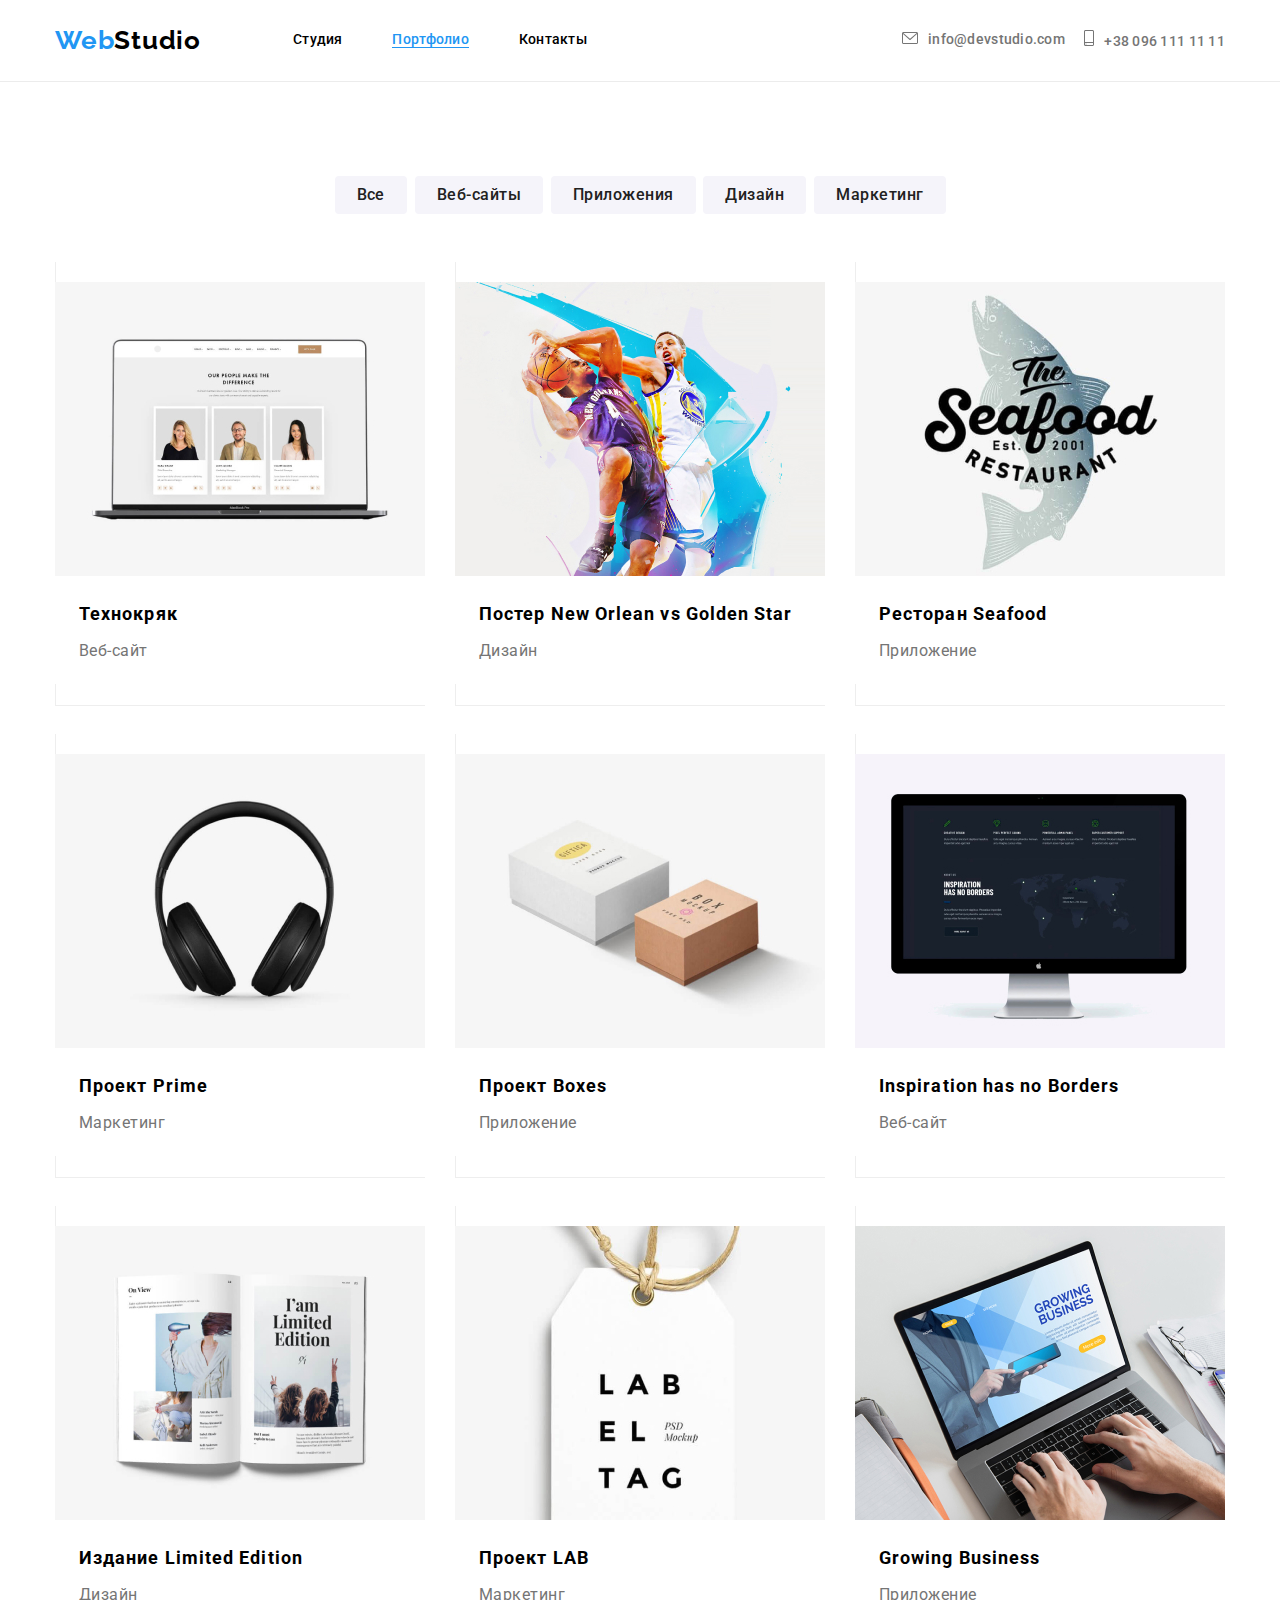
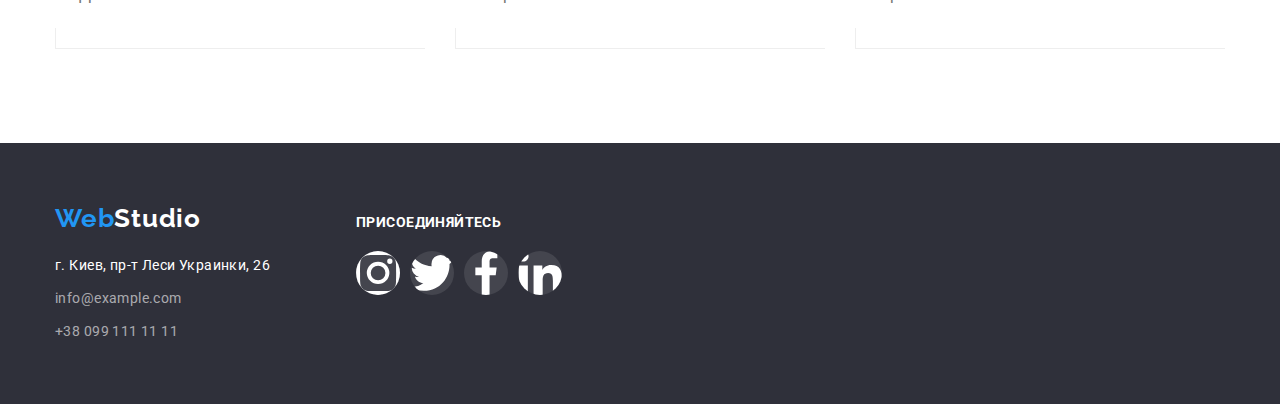
==== portfolio.html @ edee5d66 "ДЗ4 первая сдача на проверку" ====
<!DOCTYPE html>
<html lang="ru">
<head>
    <meta charset="UTF-8">
    <meta http-equiv="X-UA-Compatible" content="IE=edge">
    <meta name="viewport" content="width=device-width, initial-scale=1.0">
    <title>WebStudio</title>
    <link 
        href="https://fonts.googleapis.com/css2?family=Raleway:wght@700&family=Roboto:wght@400;500;700;900&display=swap"
        rel="stylesheet" />
    <link rel="stylesheet" href="https://cdnjs.cloudflare.com/ajax/libs/modern-normalize/1.1.0/modern-normalize.min.css">
    <link rel="stylesheet" href="css/styles.css"/>
</head>
<body>
    <!--шапка-->
    <header>
        <div class="container page-header">
            <nav>
                <a class="logo" href="./index.html">Web<span class="logo-accent">Studio</span></a>
                <ul class="header-nav">
                    <li><a href="./index.html">Студия</a></li>
                    <li><a href="./portfolio.html" current="page">Портфолио</a></li>
                    <li><a href="">Контакты</a></li>
                </ul>
            </nav>
            <ul class="header-contact">
                <li class="mail"><a href="mailto:info@devstudio.com">info@devstudio.com</a></li>
                <li class="tel"><a href="tel:+380961111111">+38 096 111 11 11</a></li>
            </ul>
        </div>
    </header>
    <main>
        <section class="portfolio">
            <div class="container">
                <!--фильтр-->
                <h1 class="portfolio-item">Наши работы</h1>
                <ul class="filter">
                    <li class="filter-button"><button type="button" class="button-port">Все</button></li>
                    <li class="filter-button"><button type="button" class="button-port">Веб-сайты</button></li>
                    <li class="filter-button"><button type="button" class="button-port">Приложения</button></li>
                    <li class="filter-button"><button type="button" class="button-port">Дизайн</button></li>
                    <li class="filter-button"><button type="button" class="button-port">Маркетинг</button></li>
                </ul>
                <!--список работ-->
                <ul class="work">
                    <li class="work-box"><a href="" class="link"><img src="./images/techno.jpg" width="370"
                                alt="Ноутбук со страницей веб-сайта">
                            <div class="work-text">
                                <h3>Технокряк</h3>
                                <p>Веб-сайт</p>
                            </div></a>                        
                    </li>
                    <li class="work-box"><a href="" class="link"><img src="./images/new-orlean.jpg" width="370"
                                alt="Постер">
                            <div class="work-text">
                                <h3>Постер New Orlean vs Golden Star</h3>
                                <p>Дизайн</p>
                            </div></a>                        
                    </li>
                    <li class="work-box"><a href="" class="link"><img src="./images/seafood.jpg" width="370"
                                alt="Логотип ресторана">
                            <div class="work-text">
                                <h3>Ресторан Seafood</h3>
                                <p>Приложение</p>
                            </div></a>                        
                    </li>
                    <li class="work-box"><a href="" class="link"><img src="./images/prime.jpg" width="370"
                                alt="Наушники">
                            <div class="work-text">
                                <h3>Проект Prime</h3>
                                <p>Маркетинг</p>
                            </div></a>                        
                    </li>
                    <li class="work-box"><a href="" class="link"><img src="./images/boxes.jpg" width="370"
                                alt="Коробки">
                            <div class="work-text">
                                <h3>Проект Boxes</h3>
                                <p>Приложение</p>
                            </div></a>
                        
                    </li>
                    <li class="work-box"><a href="" class="link"><img src="./images/borders.jpg" width="370"
                                alt="Монитор со страницей веб-сайта">
                            <div class="work-text">
                                <h3>Inspiration has no Borders</h3>
                                <p>Веб-сайт</p>
                            </div></a>                        
                    </li>
                    <li class="work-box"><a href="" class="link"><img src="./images/limited.jpg" width="370"
                                alt="Журнал">
                            <div class="work-text">
                                <h3>Издание Limited Edition</h3>
                                <p>Дизайн</p>
                            </div></a>                        
                    </li>
                    <li class="work-box"><a href="" class="link"><img src="./images/lab.jpg" width="370"
                                alt="Бирка товара">
                            <div class="work-text">
                                <h3>Проект LAB</h3>
                                <p>Маркетинг</p>
                            </div></a>                        
                    </li>
                    <li class="work-box"><a href="" class="link"><img src="./images/business.jpg" width="370"
                                alt="Фото приложения">
                            <div class="work-text">
                                <h3>Growing Business</h3>
                                <p>Приложение</p>
                            </div></a>                        
                    </li>
                </ul>
            </div>
        </section>
    </main>
    <footer class="footer">
        <div class="container">
            <div class="footer-box">
                <div class="footer-address">
                    <a class="logo" href="./index.html">Web<span class="logo-accent-footer">Studio</span></a>
                    <address>
                        <ul class="address">
                            <li><a href="https://goo.gl/maps/jAV8vngoX1ZqWARp7" class="addr">г.
                                    Киев, пр-т Леси Украинки, 26</a></li>
                            <li><a href="mailto:info@example.com" class="phone-mail">info@example.com</a></li>
                            <li><a href="tel:+380991111111" class="phone-mail">+38 099 111 11 11</a>
                            </li>
                        </ul>
                    </address>
                </div>
                <div class="footer-network">
                    <h3 class="network-title">присоединяйтесь</h3>
                    <ul class="team-network">
                        <li><a href="" class="link"><svg class="footer-svg">
                                    <use class="icon" href="./images/symbol-defs.svg#instagram"></use>
                                </svg></a></li>
                        <li><a href="" class="link"><svg class="footer-svg">
                                    <use class="icon" href="./images/symbol-defs.svg#twitter"></use>
                                </svg></a></li>
                        <li><a href="" class="link"><svg class="footer-svg">
                                    <use class="icon" href="./images/symbol-defs.svg#facebook"></use>
                                </svg></a></li>
                        <li><a href="" class="link"><svg class="footer-svg">
                                    <use class="icon" href="./images/symbol-defs.svg#linkedin"></use>
                                </svg></a></li>
                    </ul>
                </div>
            </div>
        </div>
    </footer>
</body>
</html>
---- css/styles.css ----
/*цвет основного текста #212121*/
/*цвет вторичного текста #757575*/
/*цвет текста акцент #2196F3*/
/*цвет текста активн #FFFFFF/
/*основной цвет фона #E5E5E5*/

:root {
    --primary-text-color: #21212;
    --main-text-color: #757575;
    --accent-text-color: #2196F3;
    --active-text-color: #FFFFFF;
}

body {
    background-color: #FFFFFF;
    color: var(--primary-text-color);

    font-family: Roboto, sans-serif;
    font-style: normal;
    font-weight: 700;
}

section {
    padding-top: 94px;
    padding-bottom: 94px;
}

.container {
    width: 1200px;
    padding-left: 15px;
    padding-right: 15px;
    margin-left: auto;
    margin-right: auto;
}

h1, h2, h3, ul, p {
    margin: 0;
    padding: 0;
}

ul {
    list-style: none;
    cursor: pointer;    
}

a {
    text-decoration: none;
    color: var(--primary-text-color);
}

img {
    display: block;
    width: 100%;
    height: auto;        
}

.link {
    margin: 0;
    padding: 0;
}

.link:active {
    color: var(--accent-text-color);
}

/*шапка*/
/*логотип*/
.logo {
    color: var(--accent-text-color);

    font-family: Raleway, sans-serif;
    font-size: 26px;
    line-height: 1.19;
    letter-spacing: 0.03em;
}

.logo-accent {
    color: #000;
}

.logo-accent:hover,
.logo-accent:focus {
    color: var(--accent-text-color);
}

/*навигация + контакты*/
header {
    border-bottom: 1px solid #ECECEC; 
    padding-top: 25px;
    padding-bottom: 25px;
}

.page-header {    
    display: flex;
    flex-direction: row;
    justify-content: space-between;
    align-items: center;
}
nav {
    width: 532px;
    display: flex;
    flex-direction: row;
    justify-content: space-between;
    align-items: center;
}

.header-nav, .header-contact {
    font-family: Roboto, sans-serif;
    font-weight: 500;
    font-size: 14px;
    line-height: 1.14;
    letter-spacing: 0.02em;
}

.header-nav {
    display: flex;
    flex-direction: row;
    width: 294px;
    justify-content: space-between;
    padding: 0;  
}

.header-contact {
    color: var(--main-text-color);

    width: 323px;
    margin: 0;
    padding: 0;
    display: flex;
    flex-direction: row;    
    justify-content: space-between;
    align-items: center;
}

.mail::before {
    display: inline-flex;
    content: "";
    width: 16px;
    height: 12px;    
    margin-right: 10px;    
    background-image: url("../images/envelope.svg");
    background-size: contain;
    background-position: center;
    background-repeat: no-repeat;
}

.tel::before {
    display: inline-flex;
    content: "";
    width: 10px;
    height: 16px;
    margin-right: 10px;
    background-image: url("../images/smartphone.svg");    
    background-size: contain;    
    background-position: center;
    background-repeat: no-repeat;
}

.header-nav a:hover
.header-nav a:focus {
    color: var(--accent-text-color);    
}

.header-contact a:hover,
.header-contact a:focus {
    color: var(--accent-text-color);
}


.tel:hover, 
.mail:focus {
    fill: var(--accent-text-color);
}

[current] {
    color: var(--accent-text-color);
    border-bottom: 1px solid var(--accent-text-color);
}


/*герой*/
.hero {    
    color: #FFFFFF;
    background-color: #2F303A;
    background-image: linear-gradient(to top, rgba(47, 48, 58, 0.4), rgba(196, 196, 196, 0.4)), url('../images/hero.jpg');
    background-repeat: no-repeat;
    background-position: center;
    background-size: 1600px;
    text-align: center;
    padding-top: 200px;
    padding-bottom: 200px;    
}

.hero-item {
    display: inline-block;
    width: 696px;    
    margin-bottom: 40px;    
    
    color: #FFFFFF;

    font-family: Roboto, sans-serif;
    font-weight: 900;
    font-size: 44px;
    line-height: 1.36;
    letter-spacing: 0.06em;
}

.button-order {
    color: var(--active-text-color);
    background: var(--accent-text-color);       
    
    font-family: Roboto, sans-serif;
    font-size: 16px;
    line-height: 1.88;    
    letter-spacing: 0.06em;

    display: block;
    min-width: 200px;
    height: 50px;
    margin: 0 auto;    
    
    cursor: pointer;

    border: transparent;
    border-radius: 4px;
}

.button-order:hover, 
.button-order:focus {
    color: var(--accent-text-color);
    background-color: var(--active-text-color);
}

.button-order:active {
    color: var(--accent-text-color);
}

/*направления*/

.quality {
    padding-bottom: 0;    
}

.quality-big-box {
    display: flex;
    flex-direction: row;
    justify-content: space-between;
    padding: 0;
    margin-left: auto;
    margin-right: auto;
}

.quality-box {
    width: 270px;
    height: 251px;
}

.quality-box::before {
    display: block;
    content: "";
    height: 120px;
    margin-bottom: 30px;
    background: #F5F4FA;
    border-radius: 4px;    
    background-size: 70px;
    background-position: center;
    background-repeat: no-repeat;
}

.antenna::before {         
    background-image: url(../images/antenna.svg);        
}

.clock::before {
    background-image: url(../images/clock.svg);
}

.diagram::before {
    background-image: url(../images/diagram.svg);
}

.astronaut::before {
    background-image: url(../images/astronaut.svg);
}

.quality-title {
    color: var(--primary-text-color);

    font-family: Roboto, sans-serif;
    font-size: 14px;
    line-height: 1.14;
    letter-spacing: 0.03em;
    text-transform: uppercase;
    margin-bottom: 10px;
}

.quality-item {
    color: var(--main-text-color);

    font-family: Roboto, sans-serif;
    font-weight: 400;
    font-size: 14px;
    line-height: 1.71;
    letter-spacing: 0.03em;    
}

/*чем занимаемся*/

.activity-title {
    color: var(--primary-text-color);

    font-family: Roboto, sans-serif;
    font-size: 36px;
    line-height: 1.17;
    text-align: center;
    letter-spacing: 0.03em;
    margin-top: 0;
    margin-bottom: 50px;
}

.activity-box {
    display: flex;
    flex-direction: row;
    justify-content: space-between;
    margin-top: 50px;
    margin: 0;
    padding: 0;
}

/*сотрудники*/

.team {    
    background-color: #F5F4FA;
}

.team-title {
    font-family: Roboto, sans-serif;
    font-size: 36px;
    line-height: 1.17;
    text-align: center;
    letter-spacing: 0.03em;
    margin-top: 0;
    margin-bottom: 50px;
    padding: 0;
}

.team-big-box {    
    display: flex;
    flex-direction: row;
    justify-content: space-between;
    width: 1170px;    
    margin: 0;
    padding: 0;
}

.team-box {
    background-color: #FFFFFF;

    width: 270px;
        
    border-bottom-left-radius: 4px;
    border-bottom-right-radius: 4px;
    box-shadow: 0px 1px 3px rgba(0, 0, 0, 0.12), 
                0px 1px 1px rgba(0, 0, 0, 0.14), 
                0px 2px 1px rgba(0, 0, 0, 0.2);
}

.team-content {
    padding: 30px 0;
}

.team-box-title {
    color: var(--primary-text-color);

    font-family: Roboto, sans-serif;
    font-weight: 500;
    font-size: 16px;
    line-height: 1.19;
    text-align: center;
    letter-spacing: 0.03em;
    margin-top: 0; 
    margin-bottom: 10px;  
}

.team-box-item {
    color: var(--main-text-color);

    font-family: Roboto, sans-serif;
    font-weight: 400;
    font-size: 16px;
    line-height: 1.19;
    text-align: center;
    letter-spacing: 0.03em;
    margin-bottom: 16px;
}

.team-network {
    display: flex;
    flex-direction: row;
    justify-content: space-between;
    margin-left: 32px;
    margin-right: 32px;
}

.team-svg {
    display: block;
    width: 44px;
    height: 44px;    
    border-radius: 50%;
    background-color: var(--active-text-color);
    fill: rgba(175, 177, 184, 1);
        position: 50%, 50%;
}

.team-svg:hover,
.team-svg:active {
    fill: var(--accent-text-color);
}

.team.icon {
    width: 20px;
    height: 20px;
    /* fill: #2196F3;
    position: 50%, 50%; */
}

.clients-title {
    color: var(--primary-text-color);
    
    font-family: Roboto, sans-serif;
    font-size: 36px;
    line-height: 1.17;
    letter-spacing: 0.03em;    
    text-align: center;
    margin-bottom: 50px;
}
.clients-big-box {
    display: flex;
    flex-direction: row;
    justify-content: space-between;
    width: 1170px;
    margin: 0;
    padding: 0;
}

.clients-svg {
    width: 170px;
    height: 92px;
    padding: 16px 32px;
    background-color: #E5E5E5;
    border: 1px solid #AFB1B8;
    border-radius: 4px;
    fill: rgba(175, 177, 184, 1);
    style: rgba(175, 177, 184, 1);
}

.clients-svg:hover, 
.clients-svg:focus {
    fill: var(--accent-text-color);    
}

/*подвал*/
.footer {
    background-color: #2F303A;
    
    padding-top: 60px;
    padding-bottom: 60px;
}

.footer-box {
    display: flex;
    flex-direction: row;
}

.footer-address {
    margin-right: 70px;
}

.footer .logo {
    display: inline-flex;
    margin-bottom: 20px;    
}

.logo-accent-footer {
    color: #FFFFFF;
}

.logo-accent-footer:hover,
.logo-accent-footer:focus {
    color: var(--accent-text-color);
}

.address {
    font-style: normal;
    
    display: inline-block;
    width: 231px;    
    margin: 0;
    padding: 0;
}

.address > li {
    margin-bottom: 9px;
}

.address > li:last-child {
    margin-bottom: 0;
}

.addr, .phone-mail {
    color: #FFFFFF;

    font-family: Roboto, sans-serif;
    font-weight: 400;
    font-size: 14px;
    line-height: 1.71;
    letter-spacing: 0.03em;
}

.phone-mail {
    color: rgba(255, 255, 255, 0.6);
}

.footer a:hover,
.footer a:focus {
    color: var(--accent-text-color);
}

.network-title {
    color: #FFFFFF;

    font-family: 'Roboto' sans-serif;    
    font-size: 14px;
    line-height: 1.14;
    letter-spacing: 0.03em;
    text-transform: uppercase;

    margin-top: 12px;
    margin-bottom: 20px;
}

.team-network {
    display: flex;
    width: 206px;
    justify-content: space-between;
    margin-left: auto;
    margin-right: auto;
}

.footer-svg {
    display: block;
    width: 44px;
    height: 44px;
    border-radius: 50%;
    background-color: rgba(255, 255, 255, 0.1);
    fill: #FFFFFF;
    position: 50%, 50%;
}

.footer-svg:hover,
.footer-svg:focus {
    background-color: var(--accent-text-color);
}

/*портфолио*/

.portfolio-item {
    color: var(--primary-text-color);
    font-size: 0;
    margin: 0;
    padding: o;
}

.filter {
    max-width: 611px;    
    display: flex;
    flex-direction: row;
    justify-content: space-between;
    margin-left: auto;
    margin-right: auto;
    margin-top: 0;
    margin-bottom: 50px;
    padding: 0;
}

.button-port {
    color: #212121;
    background: #F5F4FA;

    font-family: Roboto, sans-serif;
    font-size: 16px;
    font-weight: 500;
    line-height: 1.62;
    letter-spacing: 0.03em;
    
    display: block;
    cursor: pointer;    
    padding: 6px 22px;

    border: transparent;
    border-radius: 4px;
}

.button-port:hover,
.button-port:focus {
    color: var(--active-text-color);
    background-color: var(--accent-text-color);
    box-shadow: 0px 3px 1px rgba(0, 0, 0, 0.1), 
                0px 1px 2px rgba(0, 0, 0, 0.08), 
                0px 2px 2px rgba(0, 0, 0, 0.12);
}

.button-port:active {
    color: var(--accent-text-color);
}

.filter-button > filter {
margin: 0;
padding: 0;
}

.work {
    display: flex;
    flex-direction: row;
    flex-wrap: wrap;    
    margin-bottom: 0;
    padding: 0;
}

.work-box {
    width: 370px;
    margin-left: 0;
    margin-right: 30px;
    margin-top: 0;
    margin-bottom: 30px;
    padding: 0;
    background-color: #FFFFFF;
    border-bottom: 1px solid #EEEEEE;
}

.work-box > a {
    margin: 0;
    padding: 0;
    border: 1px solid #EEEEEE;
}

.work-box:hover, 
.work-box:focus {
    box-shadow: 0px 1px 1px rgba(0, 0, 0, 0.12), 
                0px 4px 4px rgba(0, 0, 0, 0.06), 
                1px 4px 6px rgba(0, 0, 0, 0.16);

}

.work-box:nth-child(3n) {
    margin-right: 0;
}

.work-box:nth-last-child(-n+3) {
    margin-bottom: 0;
}

.work-text {
    padding: 20px 24px;
}

.work-box h3 {
    color: var(--primary-text-color);

    font-family: Roboto, sans-serif;
    font-size: 18px;
    line-height: 2;
    letter-spacing: 0.06em;
    padding: 0;
    margin: 0 0 4px 0;
}

.work p {
    color: var(--main-text-color);

    font-family: Roboto, sans-serif;
    font-weight: 400;
    font-size: 16px;
    line-height: 1.88;
    letter-spacing: 0.03em;
    margin: 0;
    padding: 0;
}
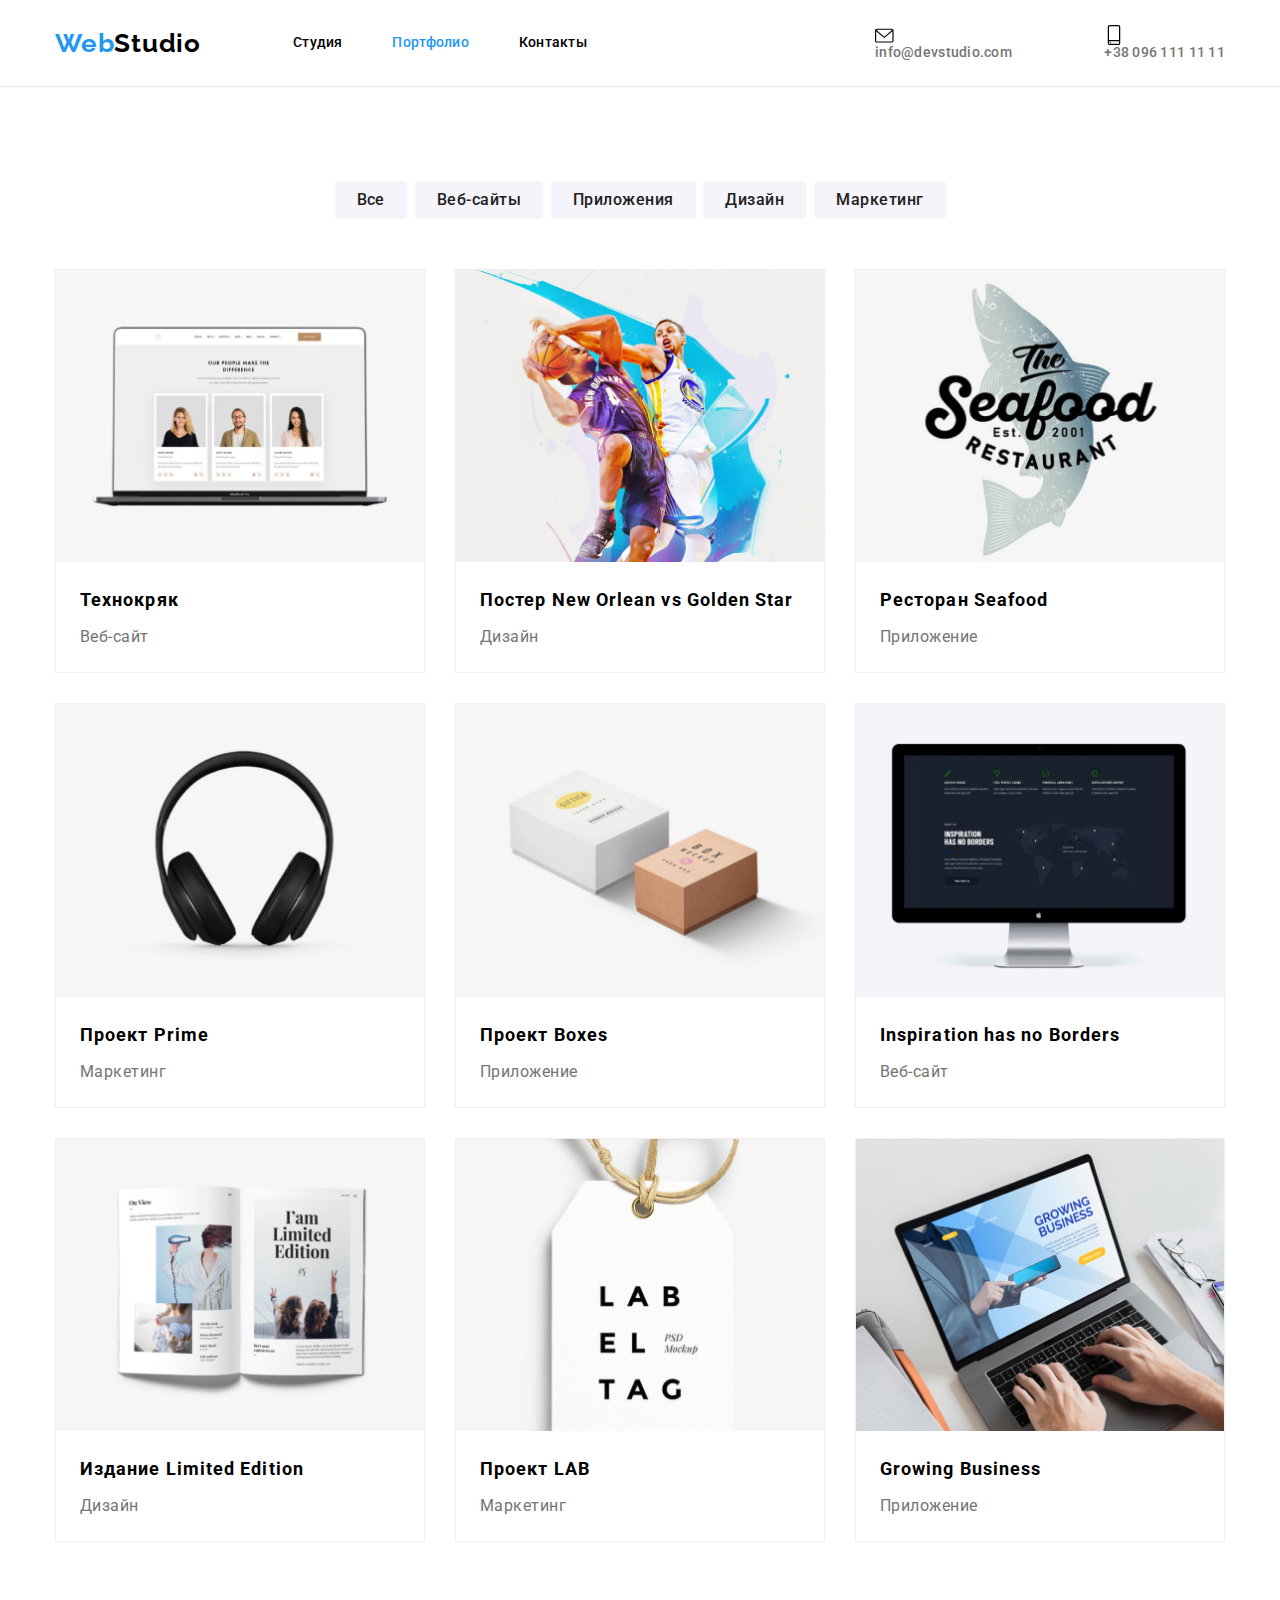
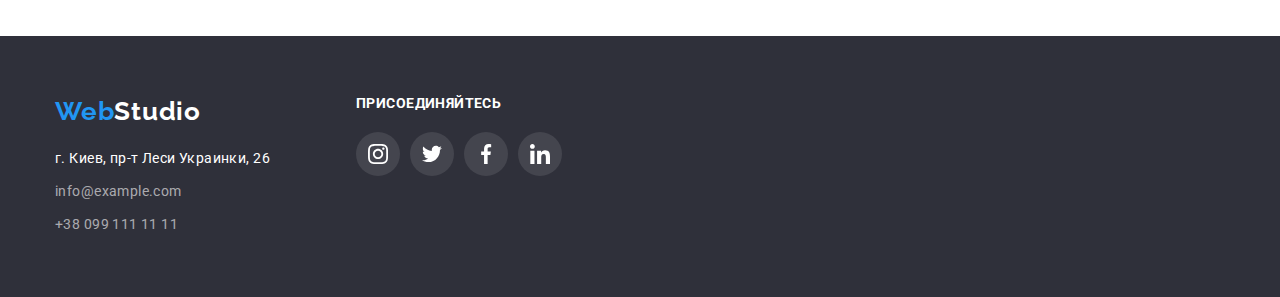
==== commit 6f4c3854: "отцентрированы свг" ====
--- a/portfolio.html
+++ b/portfolio.html
@@ -18,14 +18,14 @@
             <nav>
                 <a class="logo" href="./index.html">Web<span class="logo-accent">Studio</span></a>
                 <ul class="header-nav">
-                    <li><a href="./index.html">Студия</a></li>
-                    <li><a href="./portfolio.html" current="page">Портфолио</a></li>
-                    <li><a href="">Контакты</a></li>
+                    <li><a class="nav-border" href="./index.html">Студия</a></li>
+                    <li><a class="nav-border" href="./portfolio.html" current="page">Портфолио</a></li>
+                    <li><a class="nav-border" href="">Контакты</a></li>
                 </ul>
             </nav>
             <ul class="header-contact">
-                <li class="mail"><a href="mailto:info@devstudio.com">info@devstudio.com</a></li>
-                <li class="tel"><a href="tel:+380961111111">+38 096 111 11 11</a></li>
+                <li><a href="mailto:info@devstudio.com"><svg class="icon mail"><use href="./symbol-defs.svg#envelope"></use></svg>info@devstudio.com</a></li>
+                <li><a href="tel:+380961111111"><svg class="icon tel"><use href="./symbol-defs.svg#smartphone"></use></svg>+38 096 111 11 11</a></li>
             </ul>
         </div>
     </header>
@@ -129,17 +129,17 @@
                 <div class="footer-network">
                     <h3 class="network-title">присоединяйтесь</h3>
                     <ul class="team-network">
-                        <li><a href="" class="link"><svg class="footer-svg">
-                                    <use class="icon" href="./images/symbol-defs.svg#instagram"></use>
+                        <li><a href="" class="footer-svg"><svg class="icon">
+                                    <use href="./images/symbol-defs.svg#instagram"></use>
                                 </svg></a></li>
-                        <li><a href="" class="link"><svg class="footer-svg">
-                                    <use class="icon" href="./images/symbol-defs.svg#twitter"></use>
+                        <li><a href="" class="footer-svg"><svg class="icon">
+                                    <use href="./images/symbol-defs.svg#twitter"></use>
                                 </svg></a></li>
-                        <li><a href="" class="link"><svg class="footer-svg">
-                                    <use class="icon" href="./images/symbol-defs.svg#facebook"></use>
+                        <li><a href="" class="footer-svg"><svg class="icon">
+                                    <use href="./images/symbol-defs.svg#facebook"></use>
                                 </svg></a></li>
-                        <li><a href="" class="link"><svg class="footer-svg">
-                                    <use class="icon" href="./images/symbol-defs.svg#linkedin"></use>
+                        <li><a href="" class="footer-svg"><svg class="icon">
+                                    <use href="./images/symbol-defs.svg#linkedin"></use>
                                 </svg></a></li>
                     </ul>
                 </div>
--- a/css/styles.css
+++ b/css/styles.css
@@ -20,6 +20,11 @@
     font-weight: 700;
 }
 
+/* * {
+    margin: 0;
+    padding: 0;
+    box-sizing: border-box;
+} */
 section {
     padding-top: 94px;
     padding-bottom: 94px;
@@ -43,24 +48,23 @@
     cursor: pointer;    
 }
 
+html {
+    box-sizing: border-box;
+}
+
 a {
     text-decoration: none;
     color: var(--primary-text-color);
+    margin: 0;
+        padding: 0;
 }
 
 img {
     display: block;
     width: 100%;
-    height: auto;        
-}
-
-.link {
-    margin: 0;
-    padding: 0;
-}
-
-.link:active {
-    color: var(--accent-text-color);
+    height: auto;
+    padding: 0;
+    margin: 0;        
 }
 
 /*шапка*/
@@ -76,11 +80,6 @@
 
 .logo-accent {
     color: #000;
-}
-
-.logo-accent:hover,
-.logo-accent:focus {
-    color: var(--accent-text-color);
 }
 
 /*навигация + контакты*/
@@ -120,45 +119,46 @@
     padding: 0;  
 }
 
+.header-nav a:hover,
+.header-nav a:focus {
+    color: var(--accent-text-color);    
+}
+
+[current] {
+    color: var(--accent-text-color);
+    margin-bottom: 10px;
+}
+
 .header-contact {
     color: var(--main-text-color);
 
-    width: 323px;
-    margin: 0;
-    padding: 0;
-    display: flex;
-    flex-direction: row;    
-    justify-content: space-between;
+    display: flex;
+    width: 350px;
+    list-style: none;
+    justify-content: space-between;
+    align-items: center;    
+    padding: 0;
+    margin: 0;    
+}
+
+.icon-header {
+    display: flexbox;
+    fill: currentColor;
+    margin: 0 10px 0 0;
+    padding: 0;
+    background-size: auto;    
+    background-position: center;
     align-items: center;
 }
 
-.mail::before {
-    display: inline-flex;
-    content: "";
+.mail {
     width: 16px;
-    height: 12px;    
-    margin-right: 10px;    
-    background-image: url("../images/envelope.svg");
-    background-size: contain;
-    background-position: center;
-    background-repeat: no-repeat;
-}
-
-.tel::before {
-    display: inline-flex;
-    content: "";
+    height: 12px;
+}
+
+.tel {
     width: 10px;
     height: 16px;
-    margin-right: 10px;
-    background-image: url("../images/smartphone.svg");    
-    background-size: contain;    
-    background-position: center;
-    background-repeat: no-repeat;
-}
-
-.header-nav a:hover
-.header-nav a:focus {
-    color: var(--accent-text-color);    
 }
 
 .header-contact a:hover,
@@ -166,17 +166,10 @@
     color: var(--accent-text-color);
 }
 
-
-.tel:hover, 
-.mail:focus {
+.contact:hover, 
+.contact:focus {
     fill: var(--accent-text-color);
 }
-
-[current] {
-    color: var(--accent-text-color);
-    border-bottom: 1px solid var(--accent-text-color);
-}
-
 
 /*герой*/
 .hero {    
@@ -185,7 +178,8 @@
     background-image: linear-gradient(to top, rgba(47, 48, 58, 0.4), rgba(196, 196, 196, 0.4)), url('../images/hero.jpg');
     background-repeat: no-repeat;
     background-position: center;
-    background-size: 1600px;
+    background-size: cover;
+    /* background-size: 1600px; */
     text-align: center;
     padding-top: 200px;
     padding-bottom: 200px;    
@@ -356,8 +350,7 @@
 .team-box {
     background-color: #FFFFFF;
 
-    width: 270px;
-        
+    width: 270px;        
     border-bottom-left-radius: 4px;
     border-bottom-right-radius: 4px;
     box-shadow: 0px 1px 3px rgba(0, 0, 0, 0.12), 
@@ -395,7 +388,7 @@
 }
 
 .team-network {
-    display: flex;
+    display: flexbox;
     flex-direction: row;
     justify-content: space-between;
     margin-left: 32px;
@@ -403,25 +396,34 @@
 }
 
 .team-svg {
-    display: block;
+    fill: rgba(175, 177, 184, 1);
+    background-color: var(--active-text-color);
+
     width: 44px;
-    height: 44px;    
+    height: 44px;
+    margin: 0;
+    padding: 0;    
     border-radius: 50%;
-    background-color: var(--active-text-color);
-    fill: rgba(175, 177, 184, 1);
-        position: 50%, 50%;
+    display: flex;
+    align-items: center;
+    justify-content: center;
 }
 
 .team-svg:hover,
 .team-svg:active {
-    fill: var(--accent-text-color);
-}
-
-.team.icon {
+    background-color: var(--accent-text-color);
+    fill: var(--active-text-color);
+}
+
+.icon {
+    display: block;
     width: 20px;
     height: 20px;
-    /* fill: #2196F3;
-    position: 50%, 50%; */
+    margin: 0;
+    padding: 0;
+    background-size: auto;
+    background-position: center;
+    align-items: center;    
 }
 
 .clients-title {
@@ -450,13 +452,13 @@
     background-color: #E5E5E5;
     border: 1px solid #AFB1B8;
     border-radius: 4px;
-    fill: rgba(175, 177, 184, 1);
-    style: rgba(175, 177, 184, 1);
+    fill: rgba(175, 177, 184, 1);    
 }
 
 .clients-svg:hover, 
 .clients-svg:focus {
-    fill: var(--accent-text-color);    
+    fill: var(--accent-text-color);
+    border-color: rgba(33, 150, 243, 1);
 }
 
 /*подвал*/
@@ -485,11 +487,6 @@
     color: #FFFFFF;
 }
 
-.logo-accent-footer:hover,
-.logo-accent-footer:focus {
-    color: var(--accent-text-color);
-}
-
 .address {
     font-style: normal;
     
@@ -534,8 +531,6 @@
     line-height: 1.14;
     letter-spacing: 0.03em;
     text-transform: uppercase;
-
-    margin-top: 12px;
     margin-bottom: 20px;
 }
 
@@ -548,13 +543,16 @@
 }
 
 .footer-svg {
-    display: block;
+    background-color: rgba(255, 255, 255, 0.1);
+    fill: #FFFFFF;
+
     width: 44px;
     height: 44px;
     border-radius: 50%;
-    background-color: rgba(255, 255, 255, 0.1);
-    fill: #FFFFFF;
-    position: 50%, 50%;
+    padding: auto;
+    display: flex;
+    align-items: center;
+    justify-content: center;    
 }
 
 .footer-svg:hover,
@@ -563,7 +561,6 @@
 }
 
 /*портфолио*/
-
 .portfolio-item {
     color: var(--primary-text-color);
     font-size: 0;
@@ -605,9 +602,9 @@
 .button-port:focus {
     color: var(--active-text-color);
     background-color: var(--accent-text-color);
-    box-shadow: 0px 3px 1px rgba(0, 0, 0, 0.1), 
-                0px 1px 2px rgba(0, 0, 0, 0.08), 
-                0px 2px 2px rgba(0, 0, 0, 0.12);
+    box-shadow: inset 0px 3px 1px rgba(0, 0, 0, 0.1), 
+                    0px 1px 2px rgba(0, 0, 0, 0.08), 
+                    0px 2px 2px rgba(0, 0, 0, 0.12);
 }
 
 .button-port:active {
@@ -635,12 +632,6 @@
     margin-bottom: 30px;
     padding: 0;
     background-color: #FFFFFF;
-    border-bottom: 1px solid #EEEEEE;
-}
-
-.work-box > a {
-    margin: 0;
-    padding: 0;
     border: 1px solid #EEEEEE;
 }
 
@@ -649,7 +640,6 @@
     box-shadow: 0px 1px 1px rgba(0, 0, 0, 0.12), 
                 0px 4px 4px rgba(0, 0, 0, 0.06), 
                 1px 4px 6px rgba(0, 0, 0, 0.16);
-
 }
 
 .work-box:nth-child(3n) {
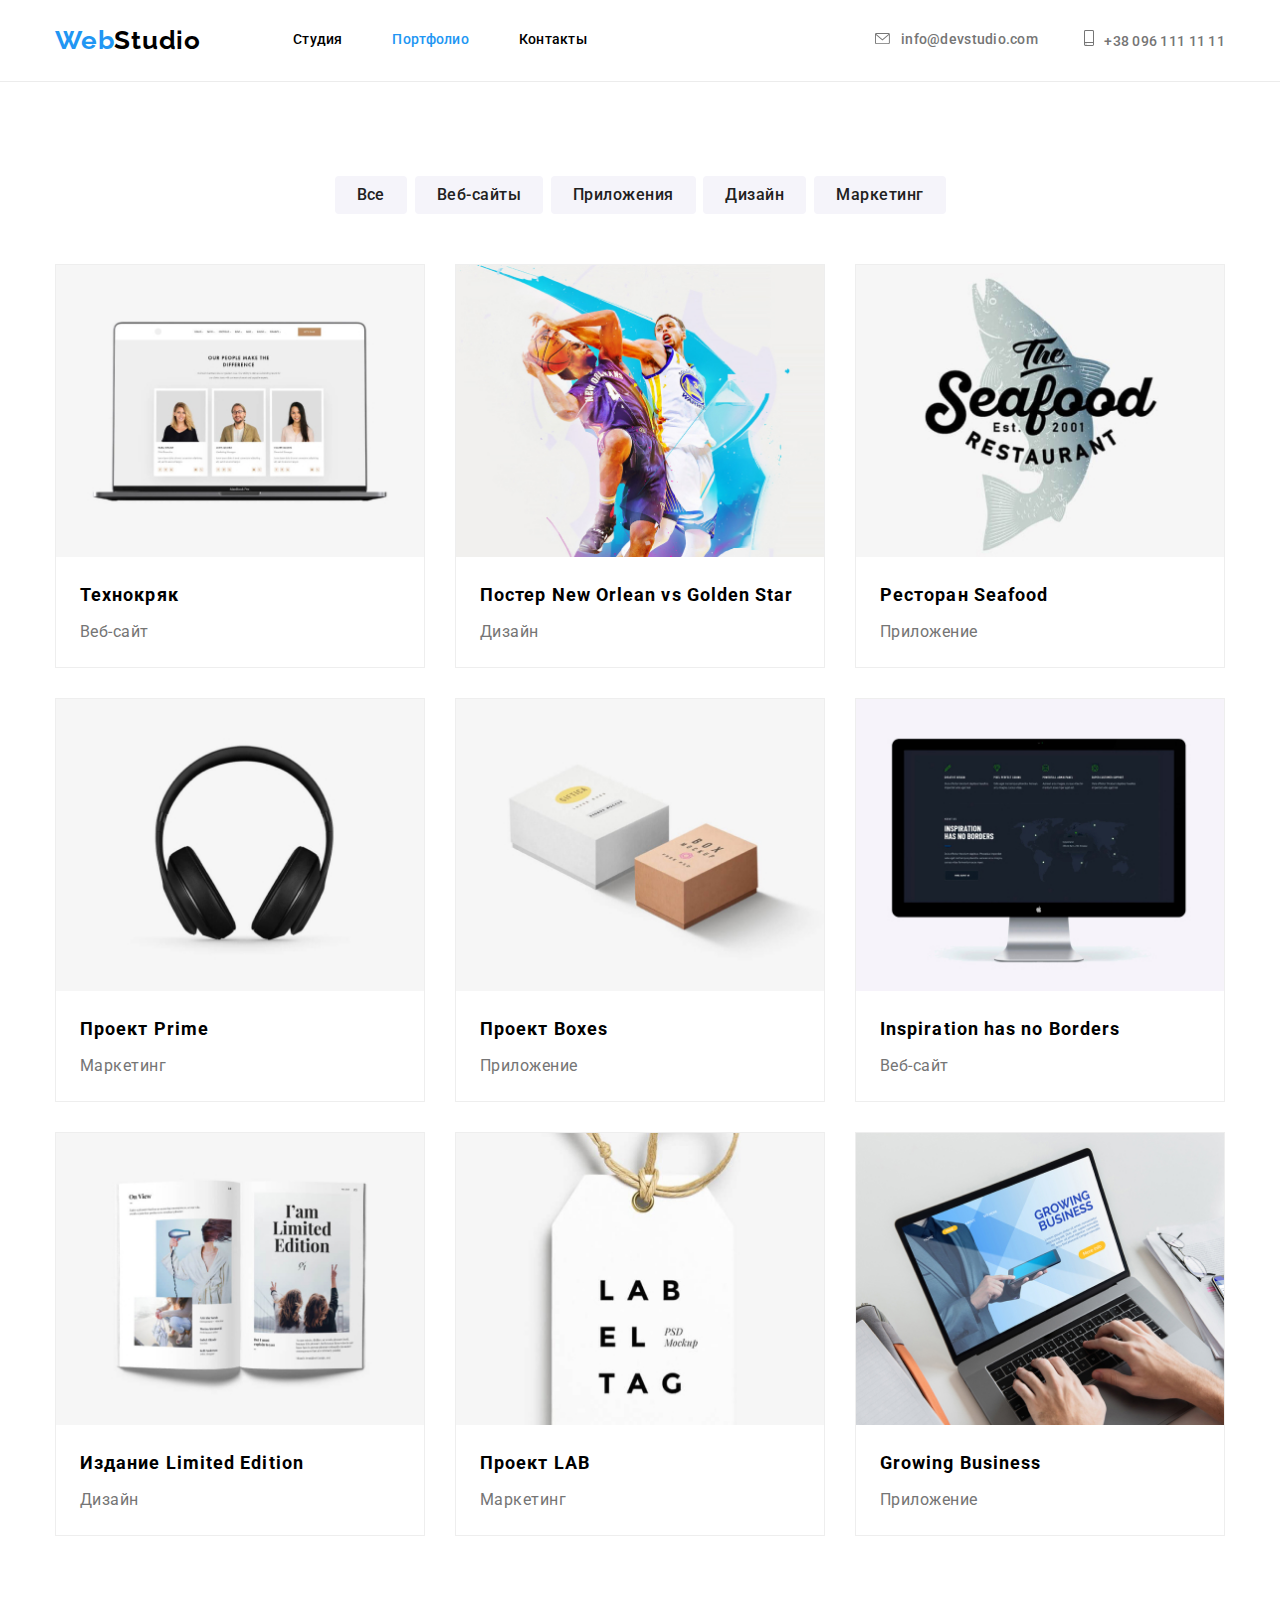
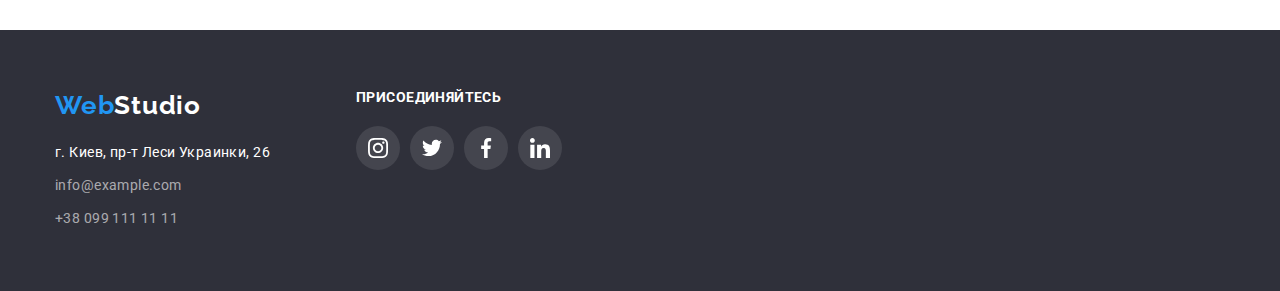
==== commit 04e684f3: "правки после проверки ментора" ====
--- a/portfolio.html
+++ b/portfolio.html
@@ -24,8 +24,12 @@
                 </ul>
             </nav>
             <ul class="header-contact">
-                <li><a href="mailto:info@devstudio.com"><svg class="icon mail"><use href="./symbol-defs.svg#envelope"></use></svg>info@devstudio.com</a></li>
-                <li><a href="tel:+380961111111"><svg class="icon tel"><use href="./symbol-defs.svg#smartphone"></use></svg>+38 096 111 11 11</a></li>
+                <li><a href="mailto:info@devstudio.com"><svg class="icon-header mail">
+                            <use href="./symbol-defs.svg#envelope"></use>
+                        </svg>info@devstudio.com</a></li>
+                <li><a href="tel:+380961111111"><svg class="icon-header tel">
+                            <use href="./symbol-defs.svg#smartphone"></use>
+                        </svg>+38 096 111 11 11</a></li>
             </ul>
         </div>
     </header>
@@ -43,35 +47,35 @@
                 </ul>
                 <!--список работ-->
                 <ul class="work">
-                    <li class="work-box"><a href="" class="link"><img src="./images/techno.jpg" width="370"
+                    <li class="work-box"><a class="link" href=""><img src="./images/techno.jpg" width="370"
                                 alt="Ноутбук со страницей веб-сайта">
                             <div class="work-text">
                                 <h3>Технокряк</h3>
                                 <p>Веб-сайт</p>
                             </div></a>                        
                     </li>
-                    <li class="work-box"><a href="" class="link"><img src="./images/new-orlean.jpg" width="370"
+                    <li class="work-box"><a class="link" href=""><img src="./images/new-orlean.jpg" width="370"
                                 alt="Постер">
                             <div class="work-text">
                                 <h3>Постер New Orlean vs Golden Star</h3>
                                 <p>Дизайн</p>
                             </div></a>                        
                     </li>
-                    <li class="work-box"><a href="" class="link"><img src="./images/seafood.jpg" width="370"
+                    <li class="work-box"><a class="link" href=""><img src="./images/seafood.jpg" width="370"
                                 alt="Логотип ресторана">
                             <div class="work-text">
                                 <h3>Ресторан Seafood</h3>
                                 <p>Приложение</p>
                             </div></a>                        
                     </li>
-                    <li class="work-box"><a href="" class="link"><img src="./images/prime.jpg" width="370"
+                    <li class="work-box"><a class="link" href=""><img src="./images/prime.jpg" width="370"
                                 alt="Наушники">
                             <div class="work-text">
                                 <h3>Проект Prime</h3>
                                 <p>Маркетинг</p>
                             </div></a>                        
                     </li>
-                    <li class="work-box"><a href="" class="link"><img src="./images/boxes.jpg" width="370"
+                    <li class="work-box"><a class="link" href=""><img src="./images/boxes.jpg" width="370"
                                 alt="Коробки">
                             <div class="work-text">
                                 <h3>Проект Boxes</h3>
@@ -79,28 +83,28 @@
                             </div></a>
                         
                     </li>
-                    <li class="work-box"><a href="" class="link"><img src="./images/borders.jpg" width="370"
+                    <li class="work-box"><a class="link" href=""><img src="./images/borders.jpg" width="370"
                                 alt="Монитор со страницей веб-сайта">
                             <div class="work-text">
                                 <h3>Inspiration has no Borders</h3>
                                 <p>Веб-сайт</p>
                             </div></a>                        
                     </li>
-                    <li class="work-box"><a href="" class="link"><img src="./images/limited.jpg" width="370"
+                    <li class="work-box"><a class="link" href=""><img src="./images/limited.jpg" width="370"
                                 alt="Журнал">
                             <div class="work-text">
                                 <h3>Издание Limited Edition</h3>
                                 <p>Дизайн</p>
                             </div></a>                        
                     </li>
-                    <li class="work-box"><a href="" class="link"><img src="./images/lab.jpg" width="370"
+                    <li class="work-box"><a class="link" href=""><img src="./images/lab.jpg" width="370"
                                 alt="Бирка товара">
                             <div class="work-text">
                                 <h3>Проект LAB</h3>
                                 <p>Маркетинг</p>
                             </div></a>                        
                     </li>
-                    <li class="work-box"><a href="" class="link"><img src="./images/business.jpg" width="370"
+                    <li class="work-box"><a class="link" href=""><img src="./images/business.jpg" width="370"
                                 alt="Фото приложения">
                             <div class="work-text">
                                 <h3>Growing Business</h3>
--- a/css/styles.css
+++ b/css/styles.css
@@ -175,11 +175,11 @@
 .hero {    
     color: #FFFFFF;
     background-color: #2F303A;
-    background-image: linear-gradient(to top, rgba(47, 48, 58, 0.4), rgba(196, 196, 196, 0.4)), url('../images/hero.jpg');
+    background-image: linear-gradient(to right, rgba(47, 48, 58, 0.4), rgba(196, 196, 196, 0.4)), url('../images/hero.jpg');
     background-repeat: no-repeat;
     background-position: center;
     background-size: cover;
-    /* background-size: 1600px; */
+    background-size: 1600px;
     text-align: center;
     padding-top: 200px;
     padding-bottom: 200px;    
@@ -188,7 +188,7 @@
 .hero-item {
     display: inline-block;
     width: 696px;    
-    margin-bottom: 40px;    
+    margin-bottom: 30px;    
     
     color: #FFFFFF;
 
@@ -197,6 +197,7 @@
     font-size: 44px;
     line-height: 1.36;
     letter-spacing: 0.06em;
+    text-transform: uppercase;
 }
 
 .button-order {
@@ -438,25 +439,33 @@
 }
 .clients-big-box {
     display: flex;
-    flex-direction: row;
     justify-content: space-between;
     width: 1170px;
     margin: 0;
     padding: 0;
 }
 
-.clients-svg {
+.clients-site {
+    display: block;
     width: 170px;
     height: 92px;
     padding: 16px 32px;
+    margin: 0;
+    background-size: auto;
+    background-position: center;
     background-color: #E5E5E5;
     border: 1px solid #AFB1B8;
     border-radius: 4px;
     fill: rgba(175, 177, 184, 1);    
 }
 
-.clients-svg:hover, 
-.clients-svg:focus {
+.clients-icon {
+    width: 106px;
+    height: 60px;    
+}
+
+.clients-site:hover, 
+.clients-site:focus {
     fill: var(--accent-text-color);
     border-color: rgba(33, 150, 243, 1);
 }
@@ -618,14 +627,17 @@
 
 .work {
     display: flex;
-    flex-direction: row;
-    flex-wrap: wrap;    
+    width: 1170px;
+    
+    flex-wrap: wrap;
     margin-bottom: 0;
     padding: 0;
 }
 
 .work-box {
+    display: block;
     width: 370px;
+    height: 404px;
     margin-left: 0;
     margin-right: 30px;
     margin-top: 0;
@@ -635,21 +647,21 @@
     border: 1px solid #EEEEEE;
 }
 
-.work-box:hover, 
-.work-box:focus {
+.work-box:nth-child(3n) {
+    margin-right: 0;
+}
+
+.work-box:nth-last-child(-n+3) {
+    margin-bottom: 0;
+}
+
+.link:hover, 
+.link:focus {
     box-shadow: 0px 1px 1px rgba(0, 0, 0, 0.12), 
                 0px 4px 4px rgba(0, 0, 0, 0.06), 
                 1px 4px 6px rgba(0, 0, 0, 0.16);
 }
 
-.work-box:nth-child(3n) {
-    margin-right: 0;
-}
-
-.work-box:nth-last-child(-n+3) {
-    margin-bottom: 0;
-}
-
 .work-text {
     padding: 20px 24px;
 }
@@ -675,4 +687,8 @@
     letter-spacing: 0.03em;
     margin: 0;
     padding: 0;
+}
+
+. {
+
 }